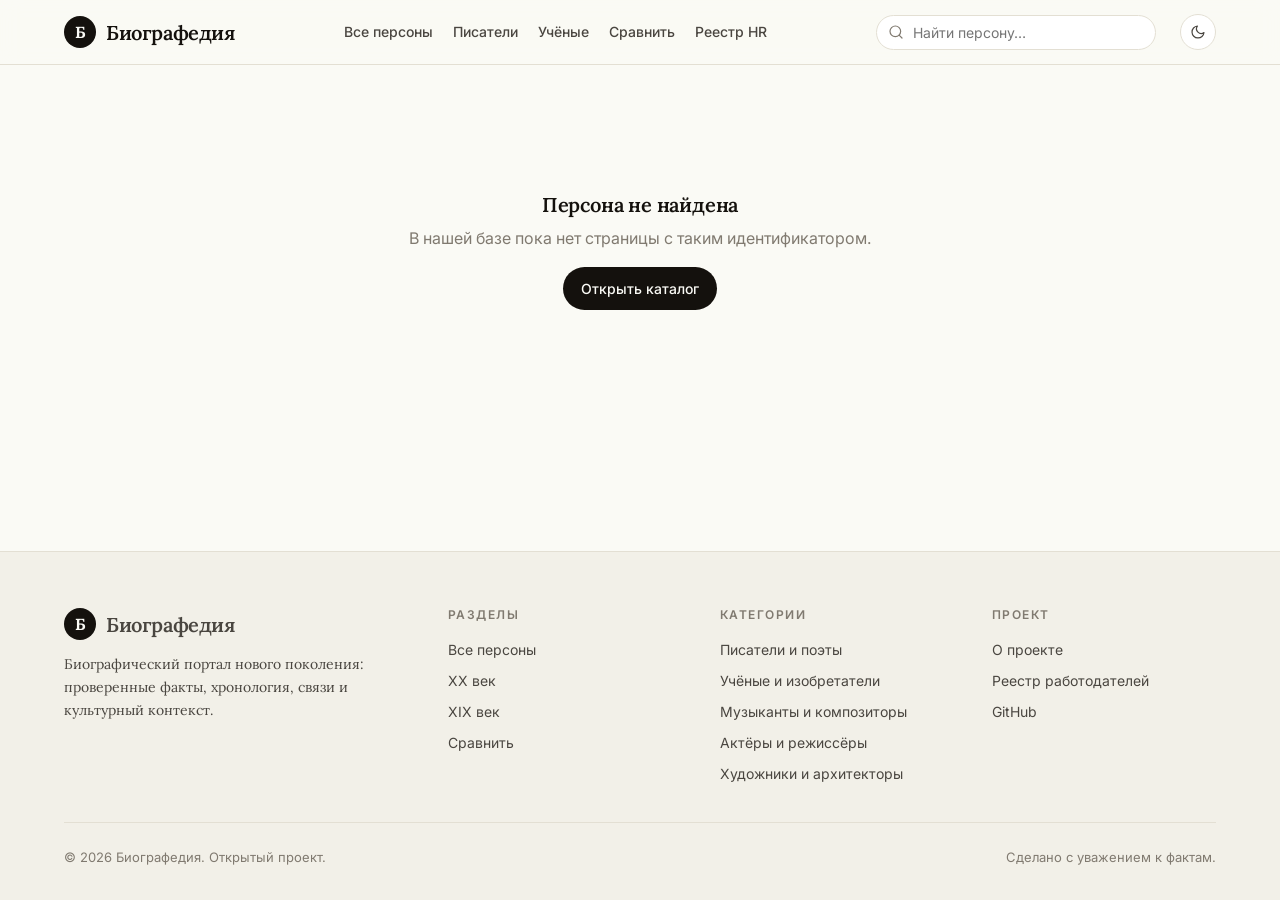
==== person.html @ 2faf7ff1 "Запуск Биографедии: биографический портал + реестр HR Биографический портал: - 33 структурированных " ====
<!doctype html>
<html lang="ru">
<head>
<meta charset="utf-8">
<meta name="viewport" content="width=device-width, initial-scale=1, viewport-fit=cover">
<title id="page-title">Биография — Биографедия</title>
<meta name="description" id="page-desc" content="Биография — даты, факты, хронология, наследие.">
<meta name="theme-color" content="#FAFAF5">
<meta property="og:type" content="profile">
<meta property="og:locale" content="ru_RU">
<link rel="manifest" href="/manifest.json">
<link rel="icon" type="image/svg+xml" href="/assets/icons/favicon.svg">
<link rel="preconnect" href="https://fonts.googleapis.com">
<link rel="preconnect" href="https://fonts.gstatic.com" crossorigin>
<link rel="stylesheet" href="https://fonts.googleapis.com/css2?family=Inter:wght@400;500;600;700&family=Lora:ital,wght@0,400;0,500;0,600;0,700;1,400&display=swap">
<link rel="stylesheet" href="/assets/css/style.css">
</head>
<body>

<header class="site-header"><div class="site-header__inner"></div></header>

<main>
  <div class="container">
    <article class="person" id="person"></article>
  </div>
</main>

<footer class="site-footer">
  <div class="container">
    <div class="site-footer__inner"></div>
    <div class="site-footer__bottom"></div>
  </div>
</footer>

<script src="/assets/js/main.js"></script>
<script>
(async () => {
  await BG.loadData();
  BG.mountHeader();
  BG.mountFooter();

  const params = new URLSearchParams(location.search);
  const slug = params.get('slug');
  const p = BG.state.bySlug[slug];

  if (!p) {
    document.getElementById('person').innerHTML = `
      <div class="empty-state">
        <h3>Персона не найдена</h3>
        <p>В нашей базе пока нет страницы с таким идентификатором.</p>
        <p style="margin-top:16px"><a class="btn" href="/catalog.html">Открыть каталог</a></p>
      </div>`;
    return;
  }

  const cat = BG.state.data.categories.find(c => c.id === p.category);
  const era = BG.state.data.eras.find(e => e.id === p.era);
  const age = BG.ageAtDeath(p);

  // SEO
  const ttl = `${p.shortName || p.name} — биография, факты, хронология`;
  document.getElementById('page-title').textContent = ttl + ' · Биографедия';
  document.title = ttl + ' · Биографедия';
  document.getElementById('page-desc').setAttribute('content', p.tagline);

  // JSON-LD Person
  const jsonld = {
    "@context": "https://schema.org",
    "@type": "Person",
    "name": p.name,
    "alternateName": p.shortName,
    "birthDate": p.birth,
    "deathDate": p.death || undefined,
    "birthPlace": p.city,
    "nationality": p.country,
    "description": p.tagline,
    "url": "https://biograpedia.ru/person.html?slug=" + p.slug
  };
  const s = document.createElement('script');
  s.type = 'application/ld+json';
  s.textContent = JSON.stringify(jsonld);
  document.head.appendChild(s);

  // breadcrumb
  document.getElementById('person').innerHTML = `
    <nav class="person__breadcrumb"><a href="/">Главная</a> · <a href="/catalog.html?cat=${cat?.id}">${BG.escapeHtml(cat?.name || '')}</a></nav>

    <header class="person__head">
      <div class="person__portrait">${BG.avatarSVG(p, 560)}</div>
      <div>
        <h1 class="person__name">${BG.escapeHtml(p.name)}</h1>
        <div class="person__tagline">${BG.escapeHtml(p.tagline)}</div>
        <div class="person__dates">
          ${BG.fmtDate(p.birth)}${p.death ? ' — ' + BG.fmtDate(p.death) : ''}
          ${age ? ` · прожил${p.name.endsWith('а') ? 'а' : ''} ${age} ${age === 1 ? 'год' : (age >= 2 && age <= 4 ? 'года' : 'лет')}` : ''}
        </div>
        <div class="person__tags">
          ${p.tags.map(t => `<span class="tag">${BG.escapeHtml(t)}</span>`).join('')}
        </div>
      </div>
    </header>

    <div class="person__infobox">
      <dl>
        <dt>Категория</dt><dd><a href="/catalog.html?cat=${cat?.id}">${BG.escapeHtml(cat?.name || '')}</a></dd>
        <dt>Эпоха</dt><dd><a href="/catalog.html?era=${era?.id}">${BG.escapeHtml(era?.name || '')}</a></dd>
        <dt>Место рождения</dt><dd>${BG.escapeHtml(p.city)}, ${BG.escapeHtml(p.country)}</dd>
        <dt>Дата рождения</dt><dd>${BG.fmtDate(p.birth)}</dd>
        ${p.death ? `<dt>Дата смерти</dt><dd>${BG.fmtDate(p.death)}</dd>` : ''}
      </dl>
    </div>

    <div class="person__body">
      <div class="person__main">
        <h2>Биография</h2>
        ${p.bio.map(par => `<p>${BG.escapeHtml(par)}</p>`).join('')}

        ${p.quote ? `<blockquote class="person__quote">«${BG.escapeHtml(p.quote)}»</blockquote>` : ''}

        ${p.facts && p.facts.length ? `
          <h2>Любопытные факты</h2>
          <div class="facts">
            ${p.facts.map(f => `<div class="fact">${BG.escapeHtml(f)}</div>`).join('')}
          </div>` : ''}

        ${p.works && p.works.length ? `
          <h2>Главные работы</h2>
          <ul>${p.works.map(w => `<li>${BG.escapeHtml(w)}</li>`).join('')}</ul>` : ''}
      </div>

      <aside class="person__aside">
        ${p.timeline && p.timeline.length ? `
          <div class="aside-block">
            <h3>Хронология</h3>
            <div class="timeline">
              ${p.timeline.map(t => `
                <div class="timeline__item">
                  <span class="timeline__dot"></span>
                  <div class="timeline__year">${t.year}</div>
                  <div class="timeline__event">${BG.escapeHtml(t.event)}</div>
                </div>`).join('')}
            </div>
          </div>` : ''}

        ${p.relations && p.relations.length ? `
          <div class="aside-block">
            <h3>Связи</h3>
            <ul>${p.relations.map(r => {
              const other = BG.state.bySlug[r.slug];
              if (!other) return '';
              return `<li><a href="/person.html?slug=${other.slug}">${BG.escapeHtml(other.shortName || other.name)}</a><br><span style="color:var(--ink-mute); font-size:12px">${BG.escapeHtml(r.label)}</span></li>`;
            }).join('')}</ul>
          </div>` : ''}

        <div class="aside-block">
          <h3>Действия</h3>
          <ul>
            <li><a href="/compare.html?a=${p.slug}">Сравнить с другой персоной</a></li>
            <li><a href="/catalog.html?cat=${cat?.id}">Все в категории «${BG.escapeHtml(cat?.name || '')}»</a></li>
            <li><a href="/catalog.html?era=${era?.id}">Все в эпохе «${BG.escapeHtml(era?.name || '')}»</a></li>
          </ul>
        </div>
      </aside>
    </div>

    <section style="margin-top:64px; padding-top:32px; border-top:1px solid var(--line)">
      <h2 style="font-family:var(--serif); margin-bottom:24px">Современники и соседи по эпохе</h2>
      <div class="cards" id="related"></div>
    </section>
  `;

  // related: same era, not self
  const sameEra = BG.state.data.people.filter(x => x.era === p.era && x.slug !== p.slug).slice(0, 4);
  document.getElementById('related').innerHTML = sameEra.length
    ? sameEra.map(BG.personCard).join('')
    : '<p style="color:var(--ink-mute)">Пока нет других персон в этой эпохе.</p>';
})();
</script>
</body>
</html>
---- assets/css/style.css ----
/* ===================================================================
   Biograpedia — журнальный минимализм
   =================================================================== */

:root {
  --bg: #FAFAF5;
  --bg-elevated: #FFFFFF;
  --bg-muted: #F2F0E8;
  --ink: #14110D;
  --ink-soft: #4A4640;
  --ink-mute: #807A70;
  --line: #E3DFD3;
  --line-soft: #EFEBDF;
  --accent: #8B6F1F;
  --accent-soft: #C9A24A;
  --accent-wash: rgba(139, 111, 31, 0.08);
  --danger: #9B2C2C;
  --serif: 'Lora', 'Source Serif Pro', Georgia, 'Times New Roman', serif;
  --sans: 'Inter', -apple-system, BlinkMacSystemFont, 'Segoe UI', Roboto, system-ui, sans-serif;
  --shadow-sm: 0 1px 2px rgba(20, 17, 13, 0.04), 0 1px 3px rgba(20, 17, 13, 0.06);
  --shadow-md: 0 4px 12px rgba(20, 17, 13, 0.06), 0 2px 4px rgba(20, 17, 13, 0.04);
  --shadow-lg: 0 12px 32px rgba(20, 17, 13, 0.08);
  --radius-sm: 6px;
  --radius-md: 10px;
  --radius-lg: 18px;
  --container: 1200px;
  --transition: 180ms cubic-bezier(0.2, 0.7, 0.3, 1);
}

[data-theme='dark'] {
  --bg: #11100D;
  --bg-elevated: #1A1814;
  --bg-muted: #221F1A;
  --ink: #ECE7DA;
  --ink-soft: #B8B2A4;
  --ink-mute: #7C766A;
  --line: #2C2925;
  --line-soft: #221F1A;
  --accent: #D4A857;
  --accent-soft: #E6C175;
  --accent-wash: rgba(212, 168, 87, 0.12);
}

* { box-sizing: border-box; margin: 0; padding: 0; }
html { scroll-behavior: smooth; -webkit-text-size-adjust: 100%; }
body {
  background: var(--bg);
  color: var(--ink);
  font-family: var(--sans);
  font-size: 16px;
  line-height: 1.65;
  -webkit-font-smoothing: antialiased;
  text-rendering: optimizeLegibility;
  min-height: 100vh;
  display: flex;
  flex-direction: column;
}

img, svg { display: block; max-width: 100%; }
a { color: var(--accent); text-decoration: none; transition: color var(--transition); }
a:hover { color: var(--accent-soft); }
button { font-family: inherit; cursor: pointer; }

h1, h2, h3, h4 {
  font-family: var(--serif);
  font-weight: 600;
  line-height: 1.2;
  letter-spacing: -0.01em;
  color: var(--ink);
}
h1 { font-size: clamp(2rem, 4vw, 3.25rem); }
h2 { font-size: clamp(1.5rem, 3vw, 2rem); }
h3 { font-size: 1.25rem; }

p { margin-bottom: 1rem; }
p:last-child { margin-bottom: 0; }

.container {
  max-width: var(--container);
  margin: 0 auto;
  padding: 0 24px;
  width: 100%;
}

/* ===== Header ===== */

.site-header {
  position: sticky;
  top: 0;
  z-index: 100;
  background: rgba(250, 250, 245, 0.92);
  backdrop-filter: saturate(150%) blur(10px);
  -webkit-backdrop-filter: saturate(150%) blur(10px);
  border-bottom: 1px solid var(--line);
}
[data-theme='dark'] .site-header { background: rgba(17, 16, 13, 0.92); }

.site-header__inner {
  display: flex;
  align-items: center;
  gap: 24px;
  padding: 14px 24px;
  max-width: var(--container);
  margin: 0 auto;
}

.brand {
  display: flex;
  align-items: center;
  gap: 10px;
  text-decoration: none;
  color: var(--ink);
}
.brand__mark {
  width: 32px; height: 32px;
  background: var(--ink);
  color: var(--bg);
  border-radius: 50%;
  display: grid; place-items: center;
  font-family: var(--serif);
  font-weight: 700;
  font-size: 16px;
  letter-spacing: -0.02em;
}
.brand__name {
  font-family: var(--serif);
  font-weight: 600;
  font-size: 20px;
  letter-spacing: -0.02em;
}
.brand:hover { color: var(--ink); }
.brand:hover .brand__mark { background: var(--accent); }

.nav {
  display: flex;
  align-items: center;
  gap: 20px;
  margin-left: auto;
  font-size: 14px;
}
.nav a {
  color: var(--ink-soft);
  font-weight: 500;
}
.nav a:hover, .nav a.is-active { color: var(--ink); }

.header-search {
  position: relative;
  flex: 0 1 280px;
  margin-left: auto;
}
.header-search__input {
  width: 100%;
  border: 1px solid var(--line);
  background: var(--bg-elevated);
  color: var(--ink);
  padding: 8px 14px 8px 36px;
  border-radius: 999px;
  font-family: inherit;
  font-size: 14px;
  outline: none;
  transition: border-color var(--transition), box-shadow var(--transition);
}
.header-search__input:focus {
  border-color: var(--accent);
  box-shadow: 0 0 0 3px var(--accent-wash);
}
.header-search__icon {
  position: absolute;
  left: 12px;
  top: 50%;
  transform: translateY(-50%);
  width: 16px; height: 16px;
  color: var(--ink-mute);
  pointer-events: none;
}

.theme-toggle {
  border: 1px solid var(--line);
  background: var(--bg-elevated);
  color: var(--ink-soft);
  width: 36px; height: 36px;
  border-radius: 50%;
  display: grid; place-items: center;
  transition: border-color var(--transition), color var(--transition);
}
.theme-toggle:hover { border-color: var(--accent); color: var(--accent); }
.theme-toggle svg { width: 16px; height: 16px; }
.theme-toggle .sun { display: none; }
[data-theme='dark'] .theme-toggle .sun { display: block; }
[data-theme='dark'] .theme-toggle .moon { display: none; }

/* ===== Hero ===== */

.hero {
  padding: 80px 0 64px;
  border-bottom: 1px solid var(--line);
  background: linear-gradient(180deg, var(--bg) 0%, var(--bg-muted) 100%);
}
.hero__inner {
  display: grid;
  grid-template-columns: 1.4fr 1fr;
  gap: 64px;
  align-items: center;
}
.hero__eyebrow {
  display: inline-block;
  font-size: 12px;
  letter-spacing: 0.14em;
  text-transform: uppercase;
  color: var(--accent);
  font-weight: 600;
  margin-bottom: 16px;
}
.hero__title {
  font-size: clamp(2.25rem, 5vw, 4rem);
  line-height: 1.05;
  letter-spacing: -0.02em;
  margin-bottom: 20px;
}
.hero__title em { font-style: italic; color: var(--accent); font-family: var(--serif); }
.hero__lead {
  font-family: var(--serif);
  font-size: 1.15rem;
  color: var(--ink-soft);
  line-height: 1.5;
  margin-bottom: 28px;
}
.hero__search {
  position: relative;
  max-width: 480px;
}
.hero__search input {
  width: 100%;
  font-size: 16px;
  padding: 16px 20px 16px 48px;
  border: 1px solid var(--line);
  background: var(--bg-elevated);
  color: var(--ink);
  border-radius: 12px;
  outline: none;
  transition: all var(--transition);
  font-family: inherit;
  box-shadow: var(--shadow-sm);
}
.hero__search input:focus {
  border-color: var(--accent);
  box-shadow: 0 0 0 4px var(--accent-wash);
}
.hero__search svg {
  position: absolute;
  left: 16px;
  top: 50%;
  transform: translateY(-50%);
  width: 20px; height: 20px;
  color: var(--ink-mute);
}
.hero__hints {
  margin-top: 12px;
  display: flex;
  gap: 8px;
  flex-wrap: wrap;
  font-size: 13px;
  color: var(--ink-mute);
}
.hero__hints a {
  color: var(--ink-soft);
  padding: 4px 10px;
  border-radius: 999px;
  background: var(--bg-elevated);
  border: 1px solid var(--line);
  transition: all var(--transition);
}
.hero__hints a:hover { border-color: var(--accent); color: var(--accent); }

.hero__quote {
  border-left: 3px solid var(--accent);
  padding: 8px 0 8px 24px;
}
.hero__quote-text {
  font-family: var(--serif);
  font-size: 1.5rem;
  line-height: 1.35;
  font-style: italic;
  color: var(--ink);
  margin-bottom: 14px;
}
.hero__quote-author {
  font-size: 13px;
  letter-spacing: 0.08em;
  text-transform: uppercase;
  color: var(--ink-mute);
  font-weight: 600;
}
.hero__quote-author a { color: var(--ink-soft); }
.hero__quote-author a:hover { color: var(--accent); }

/* ===== Sections ===== */

.section {
  padding: 64px 0;
  border-bottom: 1px solid var(--line);
}
.section__header {
  display: flex;
  align-items: baseline;
  justify-content: space-between;
  margin-bottom: 32px;
  gap: 16px;
}
.section__title {
  font-size: 1.5rem;
  letter-spacing: -0.01em;
}
.section__title small {
  display: block;
  font-family: var(--sans);
  font-size: 12px;
  font-weight: 500;
  letter-spacing: 0.12em;
  text-transform: uppercase;
  color: var(--accent);
  margin-bottom: 6px;
}
.section__link {
  font-size: 14px;
  font-weight: 500;
}
.section__link::after { content: ' →'; }

/* ===== Today widget ===== */

.today {
  background: var(--bg-muted);
  border-radius: var(--radius-lg);
  padding: 32px;
  display: grid;
  grid-template-columns: repeat(2, 1fr);
  gap: 32px;
}
.today__col h3 {
  font-size: 14px;
  font-family: var(--sans);
  letter-spacing: 0.1em;
  text-transform: uppercase;
  color: var(--ink-mute);
  margin-bottom: 16px;
  font-weight: 600;
}
.today__list { list-style: none; }
.today__list li {
  padding: 12px 0;
  border-top: 1px solid var(--line);
  display: flex;
  align-items: baseline;
  gap: 12px;
}
.today__list li:first-child { border-top: 0; padding-top: 0; }
.today__year {
  font-variant-numeric: tabular-nums;
  font-weight: 600;
  color: var(--accent);
  flex: 0 0 50px;
  font-size: 14px;
}
.today__name { font-weight: 500; color: var(--ink); }
.today__what { color: var(--ink-mute); font-size: 13px; }
.today__empty { color: var(--ink-mute); font-style: italic; font-size: 14px; }

/* ===== Cards grid ===== */

.cards {
  display: grid;
  grid-template-columns: repeat(auto-fill, minmax(260px, 1fr));
  gap: 24px;
}
.card {
  background: var(--bg-elevated);
  border: 1px solid var(--line);
  border-radius: var(--radius-md);
  overflow: hidden;
  transition: transform var(--transition), box-shadow var(--transition), border-color var(--transition);
  display: flex;
  flex-direction: column;
  text-decoration: none;
  color: var(--ink);
}
.card:hover {
  transform: translateY(-2px);
  box-shadow: var(--shadow-md);
  border-color: var(--accent-soft);
  color: var(--ink);
}
.card__portrait {
  aspect-ratio: 4 / 3;
  background: var(--bg-muted);
  display: grid;
  place-items: center;
  position: relative;
  overflow: hidden;
}
.card__portrait svg { width: 100%; height: 100%; }
.card__category {
  position: absolute;
  top: 12px; left: 12px;
  background: rgba(255,255,255,0.92);
  color: var(--ink);
  font-size: 11px;
  letter-spacing: 0.08em;
  text-transform: uppercase;
  font-weight: 600;
  padding: 5px 10px;
  border-radius: 999px;
}
[data-theme='dark'] .card__category { background: rgba(26,24,20,0.92); color: var(--ink); }
.card__body {
  padding: 18px 20px 20px;
  flex: 1;
  display: flex;
  flex-direction: column;
}
.card__title {
  font-family: var(--serif);
  font-size: 1.15rem;
  line-height: 1.25;
  font-weight: 600;
  margin-bottom: 6px;
}
.card__meta {
  font-size: 13px;
  color: var(--ink-mute);
  font-variant-numeric: tabular-nums;
  margin-bottom: 10px;
}
.card__tagline {
  font-family: var(--serif);
  font-size: 14px;
  line-height: 1.45;
  color: var(--ink-soft);
}

/* ===== Categories nav ===== */

.cat-grid {
  display: grid;
  grid-template-columns: repeat(auto-fill, minmax(220px, 1fr));
  gap: 12px;
}
.cat-card {
  border: 1px solid var(--line);
  background: var(--bg-elevated);
  border-radius: var(--radius-md);
  padding: 18px;
  text-decoration: none;
  color: var(--ink);
  display: flex;
  align-items: center;
  gap: 14px;
  transition: all var(--transition);
}
.cat-card:hover {
  border-color: var(--cat-color, var(--accent));
  background: var(--bg-elevated);
  color: var(--ink);
  transform: translateY(-2px);
}
.cat-card__icon {
  width: 40px; height: 40px;
  border-radius: 10px;
  display: grid; place-items: center;
  background: color-mix(in oklab, var(--cat-color, var(--accent)) 15%, transparent);
  color: var(--cat-color, var(--accent));
  flex: 0 0 auto;
}
.cat-card__icon svg { width: 22px; height: 22px; }
.cat-card__name { font-weight: 500; font-size: 15px; }
.cat-card__count { display: block; font-size: 12px; color: var(--ink-mute); margin-top: 2px; }

/* ===== Person page ===== */

.person {
  padding: 48px 0;
}
.person__head {
  display: grid;
  grid-template-columns: 280px 1fr;
  gap: 48px;
  margin-bottom: 48px;
}
.person__portrait {
  aspect-ratio: 1;
  background: var(--bg-muted);
  border-radius: var(--radius-md);
  overflow: hidden;
  border: 1px solid var(--line);
}
.person__breadcrumb {
  font-size: 13px;
  color: var(--ink-mute);
  margin-bottom: 12px;
  letter-spacing: 0.04em;
}
.person__breadcrumb a { color: var(--ink-soft); }
.person__name {
  font-size: clamp(2rem, 4vw, 3rem);
  line-height: 1.1;
  margin-bottom: 12px;
}
.person__tagline {
  font-family: var(--serif);
  font-size: 1.2rem;
  font-style: italic;
  color: var(--ink-soft);
  margin-bottom: 24px;
}
.person__dates {
  font-family: var(--serif);
  font-size: 1rem;
  color: var(--ink-mute);
  font-variant-numeric: tabular-nums;
  margin-bottom: 8px;
}
.person__tags {
  display: flex;
  flex-wrap: wrap;
  gap: 6px;
  margin-top: 16px;
}
.tag {
  display: inline-flex;
  align-items: center;
  font-size: 12px;
  padding: 4px 10px;
  border-radius: 999px;
  background: var(--bg-muted);
  color: var(--ink-soft);
  border: 1px solid var(--line);
}

.person__infobox {
  background: var(--bg-muted);
  border-radius: var(--radius-md);
  padding: 20px 24px;
  font-size: 14px;
  margin-bottom: 32px;
}
.person__infobox dl { display: grid; grid-template-columns: 140px 1fr; gap: 8px 16px; }
.person__infobox dt { color: var(--ink-mute); font-weight: 500; }
.person__infobox dd { color: var(--ink); }

.person__body {
  display: grid;
  grid-template-columns: 1fr 280px;
  gap: 48px;
  align-items: start;
}
.person__main { font-family: var(--serif); font-size: 1.08rem; line-height: 1.75; }
.person__main h2 {
  font-size: 1.5rem;
  margin: 40px 0 16px;
  padding-top: 24px;
  border-top: 1px solid var(--line);
}
.person__main h2:first-child { margin-top: 0; border-top: 0; padding-top: 0; }
.person__main p { color: var(--ink-soft); margin-bottom: 1.2rem; }
.person__main strong { color: var(--ink); }
.person__main ul { margin-left: 1.2rem; margin-bottom: 1.2rem; }
.person__main li { margin-bottom: 0.4rem; color: var(--ink-soft); }
.person__quote {
  border-left: 3px solid var(--accent);
  padding: 16px 0 16px 24px;
  margin: 32px 0;
  font-size: 1.5rem;
  line-height: 1.4;
  font-style: italic;
  color: var(--ink);
}

.person__aside {
  position: sticky;
  top: 96px;
}
.aside-block {
  background: var(--bg-muted);
  border-radius: var(--radius-md);
  padding: 20px;
  margin-bottom: 16px;
  font-family: var(--sans);
}
.aside-block h3 {
  font-family: var(--sans);
  font-size: 12px;
  letter-spacing: 0.12em;
  text-transform: uppercase;
  color: var(--ink-mute);
  margin-bottom: 14px;
  font-weight: 600;
}
.aside-block ul { list-style: none; font-size: 14px; }
.aside-block li {
  padding: 8px 0;
  border-top: 1px solid var(--line);
  color: var(--ink-soft);
}
.aside-block li:first-child { border-top: 0; padding-top: 0; }
.aside-block a { color: var(--ink); font-weight: 500; }
.aside-block a:hover { color: var(--accent); }

/* ===== Timeline ===== */

.timeline {
  position: relative;
  padding: 8px 0 8px 32px;
}
.timeline::before {
  content: '';
  position: absolute;
  left: 8px;
  top: 0;
  bottom: 0;
  width: 1px;
  background: var(--line);
}
.timeline__item {
  position: relative;
  padding-bottom: 20px;
}
.timeline__item:last-child { padding-bottom: 0; }
.timeline__dot {
  position: absolute;
  left: -28px;
  top: 6px;
  width: 9px; height: 9px;
  border-radius: 50%;
  background: var(--bg);
  border: 2px solid var(--accent);
}
.timeline__year {
  font-variant-numeric: tabular-nums;
  font-weight: 600;
  font-size: 13px;
  color: var(--accent);
  font-family: var(--sans);
  letter-spacing: 0.04em;
  margin-bottom: 2px;
}
.timeline__event {
  font-family: var(--serif);
  font-size: 1rem;
  line-height: 1.45;
  color: var(--ink-soft);
}

/* ===== Facts ===== */

.facts {
  display: grid;
  gap: 12px;
  margin: 20px 0;
}
.fact {
  background: var(--accent-wash);
  border-left: 3px solid var(--accent);
  padding: 14px 18px;
  border-radius: 0 6px 6px 0;
  font-family: var(--serif);
  font-size: 0.98rem;
  color: var(--ink);
}

/* ===== Catalog page ===== */

.catalog {
  padding: 48px 0;
}
.catalog__head { margin-bottom: 32px; }
.catalog__title { margin-bottom: 8px; }
.catalog__count {
  font-size: 14px;
  color: var(--ink-mute);
  font-variant-numeric: tabular-nums;
}
.catalog__layout {
  display: grid;
  grid-template-columns: 240px 1fr;
  gap: 48px;
  align-items: start;
}
.filters {
  position: sticky;
  top: 96px;
  font-size: 14px;
}
.filter-group { margin-bottom: 24px; }
.filter-group__title {
  font-size: 12px;
  letter-spacing: 0.12em;
  text-transform: uppercase;
  color: var(--ink-mute);
  font-weight: 600;
  margin-bottom: 10px;
  font-family: var(--sans);
}
.filter-list { list-style: none; }
.filter-list li { padding: 4px 0; }
.filter-list label {
  display: flex;
  align-items: center;
  gap: 8px;
  cursor: pointer;
  color: var(--ink-soft);
  transition: color var(--transition);
}
.filter-list label:hover { color: var(--ink); }
.filter-list input { accent-color: var(--accent); }
.filter-list .count { color: var(--ink-mute); font-variant-numeric: tabular-nums; }

.sort {
  display: flex;
  align-items: center;
  gap: 8px;
  margin-bottom: 24px;
  font-size: 14px;
  color: var(--ink-mute);
}
.sort select {
  border: 1px solid var(--line);
  background: var(--bg-elevated);
  color: var(--ink);
  padding: 6px 12px;
  border-radius: 6px;
  font-family: inherit;
  font-size: 14px;
  cursor: pointer;
}

.empty-state {
  text-align: center;
  padding: 80px 24px;
  color: var(--ink-mute);
}
.empty-state h3 {
  font-family: var(--serif);
  color: var(--ink);
  margin-bottom: 8px;
}

/* ===== Compare page ===== */

.compare {
  padding: 48px 0;
}
.compare__pickers {
  display: grid;
  grid-template-columns: 1fr auto 1fr;
  gap: 16px;
  align-items: center;
  margin-bottom: 32px;
}
.compare__picker {
  position: relative;
}
.compare__picker input {
  width: 100%;
  padding: 14px 16px;
  border: 1px solid var(--line);
  border-radius: 12px;
  background: var(--bg-elevated);
  color: var(--ink);
  font-family: inherit;
  font-size: 15px;
  outline: none;
}
.compare__picker input:focus {
  border-color: var(--accent);
  box-shadow: 0 0 0 3px var(--accent-wash);
}
.compare__vs {
  width: 36px; height: 36px;
  background: var(--ink);
  color: var(--bg);
  border-radius: 50%;
  display: grid; place-items: center;
  font-family: var(--serif);
  font-style: italic;
  font-weight: 700;
}
.compare__results {
  display: grid;
  grid-template-columns: 1fr 1fr;
  gap: 32px;
}
.compare__card { border: 1px solid var(--line); border-radius: var(--radius-md); padding: 24px; background: var(--bg-elevated); }
.compare__name { font-family: var(--serif); font-size: 1.5rem; margin-bottom: 4px; }
.compare__dates { color: var(--ink-mute); font-size: 14px; margin-bottom: 16px; font-variant-numeric: tabular-nums; }
.compare__row {
  display: grid;
  grid-template-columns: 140px 1fr;
  gap: 12px;
  padding: 10px 0;
  border-top: 1px solid var(--line);
  font-size: 14px;
}
.compare__row dt { color: var(--ink-mute); }
.compare__row dd { color: var(--ink); }
.compare__intersect {
  margin-top: 32px;
  padding: 20px 24px;
  background: var(--accent-wash);
  border-radius: var(--radius-md);
  border-left: 3px solid var(--accent);
  font-family: var(--serif);
  font-size: 1.05rem;
  color: var(--ink);
}

/* ===== Suggestions dropdown ===== */
.suggest {
  position: absolute;
  left: 0;
  right: 0;
  top: calc(100% + 6px);
  background: var(--bg-elevated);
  border: 1px solid var(--line);
  border-radius: var(--radius-md);
  box-shadow: var(--shadow-lg);
  max-height: 320px;
  overflow-y: auto;
  z-index: 50;
  display: none;
}
.suggest.is-open { display: block; }
.suggest__item {
  display: flex;
  align-items: center;
  gap: 12px;
  padding: 10px 14px;
  cursor: pointer;
  color: var(--ink);
  text-decoration: none;
  transition: background var(--transition);
}
.suggest__item:hover, .suggest__item.is-active { background: var(--bg-muted); color: var(--ink); }
.suggest__avatar { width: 32px; height: 32px; border-radius: 50%; overflow: hidden; flex: 0 0 auto; }
.suggest__name { font-weight: 500; font-size: 14px; }
.suggest__meta { font-size: 12px; color: var(--ink-mute); }

/* ===== Footer ===== */

.site-footer {
  margin-top: auto;
  padding: 56px 0 32px;
  background: var(--bg-muted);
  border-top: 1px solid var(--line);
  font-size: 14px;
  color: var(--ink-soft);
}
.site-footer__inner {
  display: grid;
  grid-template-columns: 1.5fr 1fr 1fr 1fr;
  gap: 48px;
  margin-bottom: 32px;
}
.site-footer h4 {
  font-family: var(--sans);
  font-size: 12px;
  font-weight: 600;
  letter-spacing: 0.12em;
  text-transform: uppercase;
  color: var(--ink-mute);
  margin-bottom: 12px;
}
.site-footer ul { list-style: none; }
.site-footer li { padding: 4px 0; }
.site-footer a { color: var(--ink-soft); }
.site-footer a:hover { color: var(--accent); }
.site-footer__bottom {
  padding-top: 24px;
  border-top: 1px solid var(--line);
  display: flex;
  justify-content: space-between;
  align-items: center;
  font-size: 13px;
  color: var(--ink-mute);
}

/* ===== Utility ===== */

.skeleton {
  background: linear-gradient(90deg, var(--bg-muted) 0%, var(--line-soft) 50%, var(--bg-muted) 100%);
  background-size: 200% 100%;
  animation: shimmer 1.4s infinite;
  border-radius: 6px;
}
@keyframes shimmer {
  0% { background-position: 200% 0; }
  100% { background-position: -200% 0; }
}

.btn {
  display: inline-flex;
  align-items: center;
  gap: 8px;
  padding: 10px 18px;
  background: var(--ink);
  color: var(--bg);
  border: 0;
  border-radius: 999px;
  font-family: inherit;
  font-size: 14px;
  font-weight: 500;
  transition: all var(--transition);
  text-decoration: none;
}
.btn:hover { background: var(--accent); color: var(--bg); transform: translateY(-1px); }
.btn--ghost {
  background: transparent;
  color: var(--ink);
  border: 1px solid var(--line);
}
.btn--ghost:hover { background: var(--bg-muted); color: var(--ink); border-color: var(--accent); }

.scroll-row {
  display: flex;
  gap: 16px;
  overflow-x: auto;
  padding-bottom: 8px;
  scroll-snap-type: x mandatory;
  -webkit-overflow-scrolling: touch;
}
.scroll-row::-webkit-scrollbar { height: 6px; }
.scroll-row::-webkit-scrollbar-thumb { background: var(--line); border-radius: 3px; }
.scroll-row > * { scroll-snap-align: start; flex: 0 0 280px; }

/* ===== Responsive ===== */

@media (max-width: 960px) {
  .hero__inner { grid-template-columns: 1fr; gap: 32px; }
  .person__head { grid-template-columns: 1fr; gap: 24px; }
  .person__portrait { max-width: 240px; }
  .person__body { grid-template-columns: 1fr; gap: 24px; }
  .person__aside { position: static; }
  .catalog__layout { grid-template-columns: 1fr; }
  .filters { position: static; }
  .site-footer__inner { grid-template-columns: 1fr 1fr; gap: 24px; }
  .compare__results { grid-template-columns: 1fr; }
  .compare__pickers { grid-template-columns: 1fr; }
  .compare__vs { justify-self: center; }
}

@media (max-width: 640px) {
  .site-header__inner { gap: 12px; padding: 12px 16px; flex-wrap: wrap; }
  .header-search { flex: 1 1 100%; order: 3; }
  .nav { gap: 12px; font-size: 13px; }
  .container { padding: 0 16px; }
  .hero { padding: 48px 0 40px; }
  .section { padding: 48px 0; }
  .today { grid-template-columns: 1fr; gap: 24px; padding: 24px; }
  .person__infobox dl { grid-template-columns: 110px 1fr; }
  .site-footer__inner { grid-template-columns: 1fr; }
  .site-footer__bottom { flex-direction: column; gap: 8px; align-items: flex-start; }
}

@media (prefers-reduced-motion: reduce) {
  *, *::before, *::after { animation-duration: 0.01ms !important; transition-duration: 0.01ms !important; }
}

::selection { background: var(--accent-wash); color: var(--ink); }

/* ===== Loading indicator ===== */
.page-load {
  position: fixed;
  top: 0; left: 0;
  height: 2px;
  width: 0;
  background: var(--accent);
  z-index: 9999;
  transition: width 300ms ease;
}
.page-load.is-loading { width: 80%; }
.page-load.is-done { width: 100%; opacity: 0; transition: width 200ms ease, opacity 400ms ease 200ms; }
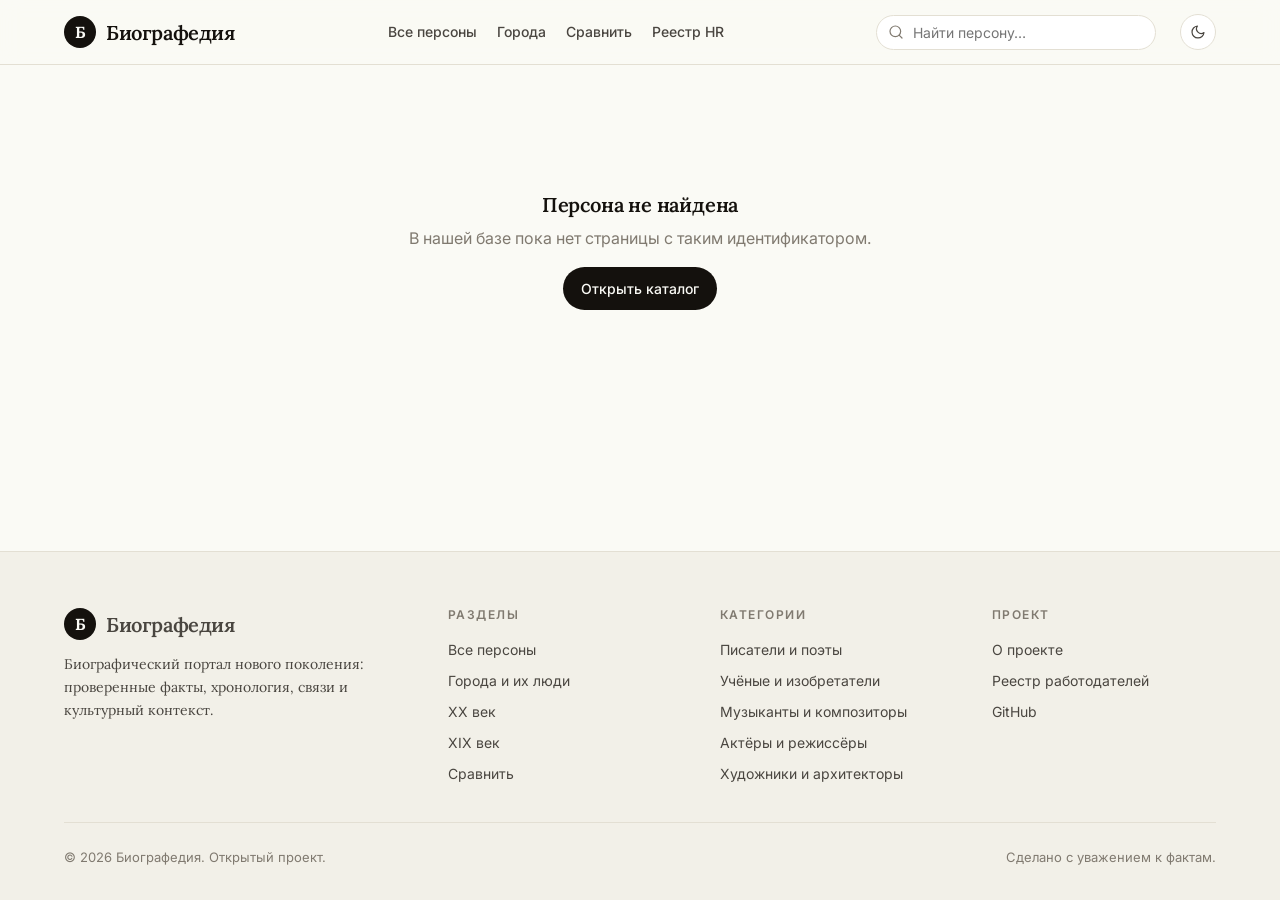
==== commit bdfa7310: "Раздел «Города и их люди»: атлас рождений - /cities.html — атлас городов сгруппирован по странам (Ро" ====
--- a/person.html
+++ b/person.html
@@ -158,6 +158,7 @@
             <li><a href="/compare.html?a=${p.slug}">Сравнить с другой персоной</a></li>
             <li><a href="/catalog.html?cat=${cat?.id}">Все в категории «${BG.escapeHtml(cat?.name || '')}»</a></li>
             <li><a href="/catalog.html?era=${era?.id}">Все в эпохе «${BG.escapeHtml(era?.name || '')}»</a></li>
+            <li><a href="/city.html?slug=${BG.cityKey(p.city)}">Все из города ${BG.escapeHtml(p.city)}</a></li>
           </ul>
         </div>
       </aside>
@@ -167,6 +168,12 @@
       <h2 style="font-family:var(--serif); margin-bottom:24px">Современники и соседи по эпохе</h2>
       <div class="cards" id="related"></div>
     </section>
+
+    <section id="city-mates-block" style="margin-top:48px; padding-top:32px; border-top:1px solid var(--line); display:none">
+      <h2 style="font-family:var(--serif); margin-bottom:8px">Земляки из города ${BG.escapeHtml(p.city)}</h2>
+      <p style="color:var(--ink-mute); margin-bottom:24px">Другие знаменитые уроженцы того же города</p>
+      <div class="cards" id="city-mates"></div>
+    </section>
   `;
 
   // related: same era, not self
@@ -174,6 +181,14 @@
   document.getElementById('related').innerHTML = sameEra.length
     ? sameEra.map(BG.personCard).join('')
     : '<p style="color:var(--ink-mute)">Пока нет других персон в этой эпохе.</p>';
+
+  // city mates: same city, not self
+  const cKey = BG.cityKey(p.city);
+  const mates = (BG.state.byCity[cKey] || []).filter(x => x.slug !== p.slug).slice(0, 4);
+  if (mates.length) {
+    document.getElementById('city-mates-block').style.display = 'block';
+    document.getElementById('city-mates').innerHTML = mates.map(BG.personCard).join('');
+  }
 })();
 </script>
 </body>
